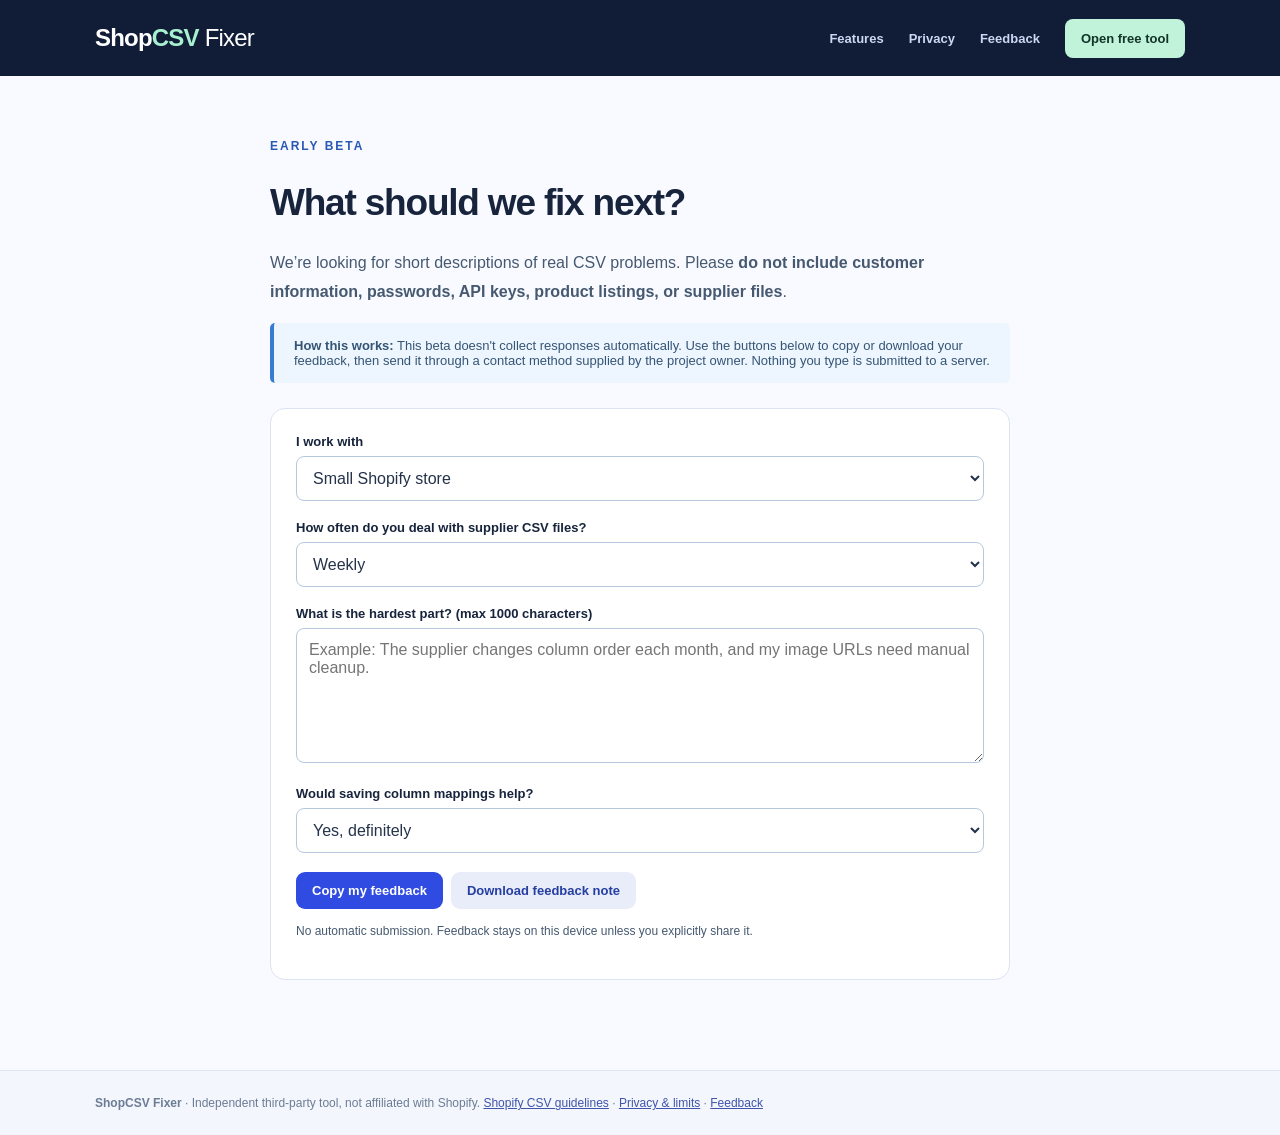
==== ShopCSV_Fixer_v0_5_Site_Deploy/feedback.html @ 0b094509 "Add files via upload" ====
<!doctype html><html lang="en"><head><meta charset="utf-8"><meta name="viewport" content="width=device-width,initial-scale=1"><meta name="color-scheme" content="light"><link rel="stylesheet" href="assets/site.css"><title>Feedback — ShopCSV Fixer</title><meta name="description" content="Privacy-first ShopCSV Fixer beta feedback. No customer data or file uploads."></head><body><header class="site-header"><div class="navbar"><a class="brand" href="index.html" aria-label="ShopCSV Fixer home">Shop<span>CSV</span> <em>Fixer</em></a><nav aria-label="Main navigation"><a href="index.html#features">Features</a><a href="index.html#safety">Privacy</a><a href="feedback.html">Feedback</a><a class="nav-cta" href="tool.html">Open free tool</a></nav></div></header><main class="doc-page"><p class="eyebrow dark">EARLY BETA</p><h1>What should we fix next?</h1><p>We’re looking for short descriptions of real CSV problems. Please <b>do not include customer information, passwords, API keys, product listings, or supplier files</b>.</p><div class="beta-flag"><b>How this works:</b> This beta doesn't collect responses automatically. Use the buttons below to copy or download your feedback, then send it through a contact method supplied by the project owner. Nothing you type is submitted to a server.</div><section class="feedback-card" aria-label="Feedback composer"><label for="role">I work with</label><select id="role"><option>Small Shopify store</option><option>Agency / consultant</option><option>Supplier / distributor</option><option>Other</option></select><label for="frequency">How often do you deal with supplier CSV files?</label><select id="frequency"><option>Weekly</option><option>Monthly</option><option>Occasionally</option><option>Not yet</option></select><label for="pain">What is the hardest part? (max 1000 characters)</label><textarea id="pain" maxlength="1000" required placeholder="Example: The supplier changes column order each month, and my image URLs need manual cleanup."></textarea><label for="value">Would saving column mappings help?</label><select id="value"><option>Yes, definitely</option><option>Maybe</option><option>No</option></select><div><button id="feedback-copy" type="button" class="btn">Copy my feedback</button><button id="feedback-download" type="button" class="btn secondary">Download feedback note</button></div><p id="feedback-status" class="small-note" role="status">No automatic submission. Feedback stays on this device unless you explicitly share it.</p></section></main><footer class="site-footer"><div class="wide"><strong>ShopCSV Fixer</strong> · Independent third-party tool, not affiliated with Shopify. <a href="https://help.shopify.com/en/manual/products/import-export/using-csv" target="_blank" rel="noopener noreferrer">Shopify CSV guidelines</a> · <a href="privacy.html">Privacy & limits</a> · <a href="feedback.html">Feedback</a></div></footer><script src="assets/feedback.js" defer></script></body></html>
---- ShopCSV_Fixer_v0_5_Site_Deploy/assets/site.css ----
:root{color-scheme:light;font-family:Inter,-apple-system,BlinkMacSystemFont,'Segoe UI',Arial,sans-serif;color:#17243c;background:#f5f7fc}*{box-sizing:border-box}body{margin:0}a{color:#354fdf}button,input,select{font:inherit}header{background:#121f3b;color:#fff;padding:22px 20px}header .row,.wrap{max-width:1100px;margin:auto}.row{display:flex;align-items:center;justify-content:space-between;gap:12px}header b{font-size:22px;letter-spacing:-.6px}header .tiny{font-size:12px;color:#b5c6e9}.mark{background:#b9f6db;color:#104a35;border-radius:10px;padding:6px 9px;font-size:11px;font-weight:800}.hero{background:linear-gradient(135deg,#142449,#25396b);color:white;padding:48px 20px 52px}.hero h1{font-size:clamp(29px,4.7vw,46px);letter-spacing:-1.5px;margin:8px 0 12px;line-height:1.09}.hero p{color:#c5d4f2;max-width:680px;line-height:1.65}.hero small{color:#a7d9bc}.wrap{padding:26px 20px 65px}.stats{display:grid;grid-template-columns:repeat(4,1fr);gap:12px}.stat,.card{border:1px solid #dce3f0;border-radius:15px;background:white;box-shadow:0 5px 24px rgba(19,30,64,.035)}.stat{padding:16px}.stat strong{font-size:25px;display:block;margin-top:8px}.stat small{color:#687995}.card{padding:25px;margin:20px 0}.card h2{margin:0 0 5px;font-size:21px;letter-spacing:-.6px}.card .hint,.muted{color:#718099;font-size:13px;line-height:1.55}.section-head{display:flex;align-items:center;gap:10px;margin-bottom:16px}.circle{display:grid;place-items:center;background:#e7edff;color:#3353d4;width:30px;height:30px;border-radius:9px;font-size:13px;font-weight:800}.upload-area{border:2px dashed #b5c7e8;background:#f6f9ff;border-radius:12px;padding:25px;text-align:center}.upload-area label{cursor:pointer;background:#304be2;border-radius:8px;padding:11px 17px;color:#fff;display:inline-block;font-size:14px;font-weight:700}.upload-area p{font-size:13px;color:#697890}.file-input{display:none}.btn{border:0;cursor:pointer;background:#304be2;color:white;padding:11px 16px;border-radius:9px;font-weight:700;font-size:13px}.btn:hover{filter:brightness(.94)}.btn.secondary{background:#e9edfa;color:#253ea1}.btn.outline{background:#fff;border:1px solid #b5c5e1;color:#3550ad}.btn:disabled{background:#d4dbe7;color:#71809b;cursor:not-allowed}.actions{display:flex;flex-wrap:wrap;gap:9px;margin-top:17px}.map-grid{display:grid;grid-template-columns:1fr 1fr;gap:10px}.map-row{display:grid;gap:6px;background:#f8faff;border:1px solid #e6ebf6;border-radius:10px;padding:11px;font-size:12px;font-weight:700;color:#304464}.map-row select{min-width:0;padding:10px 8px;border-radius:8px;background:white;border:1px solid #ccd6e9;color:#182d53;font-weight:500}.notice{max-width:1100px;margin:14px auto 0;border-radius:9px;padding:11px 14px;color:#146047;background:#e3f9ed;font-size:13px}.notice.danger{color:#982d36;background:#ffeced}.rule{padding:12px 14px;background:#fff9e7;border:1px solid #f5d686;border-radius:9px;font-size:13px;line-height:1.6;color:#715725}.issue{display:flex;gap:12px;align-items:flex-start;border-bottom:1px solid #e9edf5;padding:12px 2px;font-size:13px}.issue small{display:block;margin-top:4px;color:#70809a;line-height:1.45}.issue.ok{color:#19895d}.issue-fix{display:block;margin-top:7px;border-left:3px solid #d3dbeb;padding:6px 9px;background:#f6f8fd;color:#354b66;font-size:12px;line-height:1.5}.issue-fix b{color:#1d345a}.tag{font-size:10px;padding:4px 7px;border-radius:5px;font-weight:900}.tag.error{color:#ae2339;background:#ffe1e4}.tag.warning{color:#a26700;background:#fff2ce}.table-scroll{overflow:auto;border:1px solid #dce4f0;border-radius:11px;margin-top:15px}table{border-collapse:collapse;width:max-content;min-width:100%;font-size:12px}th{background:#eff4fc;color:#354b70}td,th{text-align:left;padding:11px 13px;border-bottom:1px solid #e8edf5;max-width:220px;overflow:hidden;text-overflow:ellipsis;white-space:nowrap}.radio-options{display:grid;grid-template-columns:1fr 1fr;gap:10px;margin-top:10px}.radio-option{display:flex;gap:12px;align-items:flex-start;cursor:pointer;border:1px solid #d5dded;border-radius:12px;padding:14px;background:#f7f9ff;line-height:1.4}.radio-option:has(input:checked){border-color:#455ce5;background:#eff2ff}.radio-option input{margin-top:3px;accent-color:#304be2}.radio-option strong{display:block;font-size:13px}.radio-option small{font-size:12px;color:#697890}.status-summary{margin-top:12px;background:#eef5ff;border-radius:9px;color:#294271;padding:11px 14px;font-size:13px}.profile-editor{display:flex;flex-wrap:wrap;align-items:center;gap:10px;margin-top:15px}.profile-editor label{font-size:12px;font-weight:700;color:#304464}.profile-editor input,.profile-editor select{border:1px solid #ccd6e9;border-radius:8px;padding:10px;max-width:280px}.batch-pick{display:inline-block;padding:10px 12px;border:1px solid #c8d4e8;border-radius:8px;color:#344aa5;cursor:pointer;font-weight:700;font-size:13px}.batch-row{border-bottom:1px solid #e5eaf4;padding:10px 4px;font-size:13px}.batch-row b{display:inline-block;min-width:190px}.photo-tip{background:#f0f9f2;padding:13px;border-radius:9px;color:#2a6345;font-size:12px;line-height:1.5}@media(max-width:700px){.radio-options{grid-template-columns:1fr}}footer{padding:25px 20px;border-top:1px solid #dae2f0;text-align:center;color:#7c89a0;font-size:12px}footer a{color:#465bbe}@media(max-width:700px){.map-grid{grid-template-columns:1fr}.stats{grid-template-columns:repeat(2,minmax(0,1fr))}.stat{padding:11px}.stat strong{font-size:19px}.card{padding:17px}.hero{padding:32px 20px}.hero h1{font-size:30px}} 

/* v0.5 public beta site */
body{background:#f8faff}.wide,.navbar{max-width:1136px;padding-left:23px;padding-right:23px;margin:0 auto}.site-header{padding:0;background:#111c37;position:sticky;top:0;z-index:10}.navbar{height:76px;display:flex;align-items:center;justify-content:space-between;gap:15px}.brand{text-decoration:none;color:#fff;font-size:24px;font-weight:800;letter-spacing:-.8px;white-space:nowrap}.brand span{color:#a8f1d0}.brand em{font-weight:400;font-style:normal}.site-header nav{display:flex;gap:25px;align-items:center}.site-header nav a{font-size:13px;color:#cbd7f3;text-decoration:none;font-weight:650}.site-header nav a:hover{color:#fff}.site-header nav .nav-cta{background:#c0f3d9;border-radius:8px;padding:12px 16px;color:#12342a}.marketing-hero{background:linear-gradient(125deg,#111c37,#223a6b);color:#fff}.hero-columns{padding-top:94px;padding-bottom:100px;display:grid;grid-template-columns:minmax(0,1.1fr) minmax(320px,.9fr);gap:65px;align-items:center}.eyebrow{font-size:12px;letter-spacing:2px;font-weight:800;color:#b3f1cf;margin:0 0 17px}.eyebrow.dark{color:#2858b4}.marketing-hero h1{font-size:clamp(36px,4.6vw,58px);line-height:1.075;letter-spacing:-2.3px;margin:0 0 22px;max-width:670px}.lead{line-height:1.8;font-size:17px;color:#c8d4ec;max-width:630px}.hero-actions{display:flex;gap:22px;align-items:center;flex-wrap:wrap;margin:31px 0 24px}.primary-link,.light-link{display:inline-flex;align-items:center;gap:10px;border-radius:9px;padding:15px 20px;background:#bdf2d7;color:#17352a;text-decoration:none;font-size:14px;font-weight:800}.primary-link:hover,.light-link:hover{filter:brightness(.94)}.text-link{color:#3154c4;text-decoration:none;font-weight:750;font-size:14px}.marketing-hero .text-link{color:#d7e5fa}.micro-trust{font-size:12px;color:#aabbd8}.illustration{background:white;color:#253550;border-radius:17px;border:1px solid #d5e5fe;box-shadow:0 23px 70px #08132c75;padding:22px;transform:rotate(1deg)}.illus-head{display:flex;gap:6px;align-items:center;padding-bottom:19px;border-bottom:1px solid #e5eaf3}.fake-dot{width:8px;height:8px;background:#b9c8de;border-radius:50%}.illus-head small{margin-left:auto;color:#8491a6}.fake-row{display:grid;grid-template-columns:1fr auto 1fr;align-items:center;gap:12px;margin:14px 0;font-size:13px}.fake-row span,.fake-row strong{padding:13px;background:#f4f6fb;border:1px solid #e3e9f2;border-radius:8px;font-weight:650}.fake-row strong{background:#eaf7f0;color:#196843}.fake-row b{color:#3a5dd8}.fake-status{display:flex;align-items:center;gap:12px;border-top:1px solid #e5eaf3;margin-top:23px;padding-top:22px}.fake-status>span{width:35px;height:35px;border-radius:10px;background:#def8e9;color:#16824c;display:grid;place-items:center;font-weight:900}.fake-status b,.fake-status small{display:block}.fake-status small{color:#728197;margin-top:2px}.section-block{padding-top:75px;padding-bottom:75px}.section-block h2,.band h2,.beta-strip h2{font-size:clamp(29px,3.2vw,39px);letter-spacing:-1.3px;line-height:1.2;margin:0 0 12px}.section-lead{font-size:15px;color:#63748e;max-width:680px;line-height:1.7}.feature-grid{display:grid;grid-template-columns:repeat(4,minmax(0,1fr));gap:14px;margin-top:32px}.feature{background:white;border:1px solid #e1e7f1;padding:25px;border-radius:13px;min-height:235px}.feature-icon{font-size:12px;font-weight:900;color:#2757bf;background:#edf2ff;display:grid;place-items:center;width:42px;height:42px;border-radius:10px}.feature h3,.steps h3{font-size:17px;line-height:1.35;margin:20px 0 10px}.feature p,.steps p{font-size:13px;line-height:1.8;color:#697893}.band{background:#eaf1fc;padding:77px 0}.steps{display:grid;grid-template-columns:repeat(3,1fr);gap:25px;margin:34px 0}.steps>div{background:white;padding:25px;border-radius:12px}.steps strong{display:grid;place-items:center;width:37px;height:37px;background:#2650ba;color:white;border-radius:9px}.safety-panel{display:grid;grid-template-columns:1.3fr .7fr;gap:40px;align-items:center;background:#eaf8f0;border:1px solid #ccebdd;border-radius:20px;padding:48px}.safety-panel p:not(.eyebrow){line-height:1.75;color:#436657}.tick-list{list-style:none;margin:0;padding:0}.tick-list li{margin:15px 0;font-size:14px;color:#234b39;font-weight:650}.tick-list li:before{content:'✓';margin-right:11px;color:#0c8b5c}.limitations{display:grid;grid-template-columns:1fr 1fr;gap:19px}.limitations p{background:white;border:1px solid #e0e6f0;padding:22px;border-radius:11px;line-height:1.7;color:#4b5e77;font-size:14px}.beta-strip{background:#111c37;color:white;padding:62px 0}.beta-strip .wide{display:flex;align-items:center;justify-content:space-between;gap:30px}.beta-strip p:not(.eyebrow){color:#b9c8df;line-height:1.7;max-width:650px}.site-footer{background:#f3f6fc;border-top:1px solid #dee5f0;text-align:left;padding:25px 0;font-size:12px;color:#6b7c95}.site-footer a{color:#3f54aa}.tool-banner{background:linear-gradient(120deg,#111e3c,#243d72);color:white;padding:38px 0}.tool-banner h1{font-size:clamp(28px,3vw,38px);margin:0 0 9px;letter-spacing:-1px}.tool-banner p:not(.eyebrow){color:#c5d5f0;font-size:14px}.tool-banner .eyebrow{font-size:10px}.site-header~.tool-banner+.notice{margin-top:10px}.mt6{margin-top:6px!important}.mt10{margin-top:10px!important}.mt12{margin-top:12px!important}.mt20{margin-top:20px!important}.font14{font-size:14px!important}.preview-head{font-size:15px;margin-top:25px}.doc-page{max-width:790px;margin:60px auto 90px;padding:0 25px}.doc-page h1{font-size:37px;letter-spacing:-1.2px}.doc-page h2{font-size:21px;margin:34px 0 8px}.doc-page p,.doc-page li{line-height:1.8;color:#465970}.feedback-card{padding:25px;background:white;border-radius:15px;border:1px solid #dbe4f2;margin-top:25px}.feedback-card label{font-size:13px;font-weight:750;display:block;margin-bottom:7px}.feedback-card select,.feedback-card textarea{width:100%;border:1px solid #b7c7de;border-radius:8px;padding:12px;font:inherit;background:white;color:#24324a;margin-bottom:19px}.feedback-card textarea{min-height:135px;resize:vertical}.small-note{font-size:12px;color:#718198}.feedback-card button{margin-right:8px}.beta-flag{border-left:4px solid #367dd2;background:#edf5ff;padding:15px 20px;border-radius:5px;font-size:13px;color:#355574}.tool-banner+.notice{max-width:1100px}.tool-banner~.wrap{padding-top:20px}.site-header nav a:focus-visible,.primary-link:focus-visible,button:focus-visible,select:focus-visible,textarea:focus-visible,input:focus-visible{outline:3px solid #4c92d9;outline-offset:3px}
@media(max-width:850px){.hero-columns{grid-template-columns:1fr;gap:35px;padding-top:65px;padding-bottom:65px}.illustration{max-width:560px}.feature-grid{grid-template-columns:repeat(2,1fr)}.safety-panel{grid-template-columns:1fr}.site-header nav{gap:13px}}
@media(max-width:590px){.navbar{height:65px}.site-header nav a:not(.nav-cta){display:none}.feature-grid{grid-template-columns:1fr}.steps,.limitations{grid-template-columns:1fr}.beta-strip .wide{display:block}.hero-actions{gap:15px}.marketing-hero h1{letter-spacing:-1.3px}.illustration{padding:12px}.fake-row{gap:6px;font-size:11px}.fake-row span,.fake-row strong{padding:9px}.safety-panel{padding:25px}.section-block{padding-top:55px;padding-bottom:55px}}
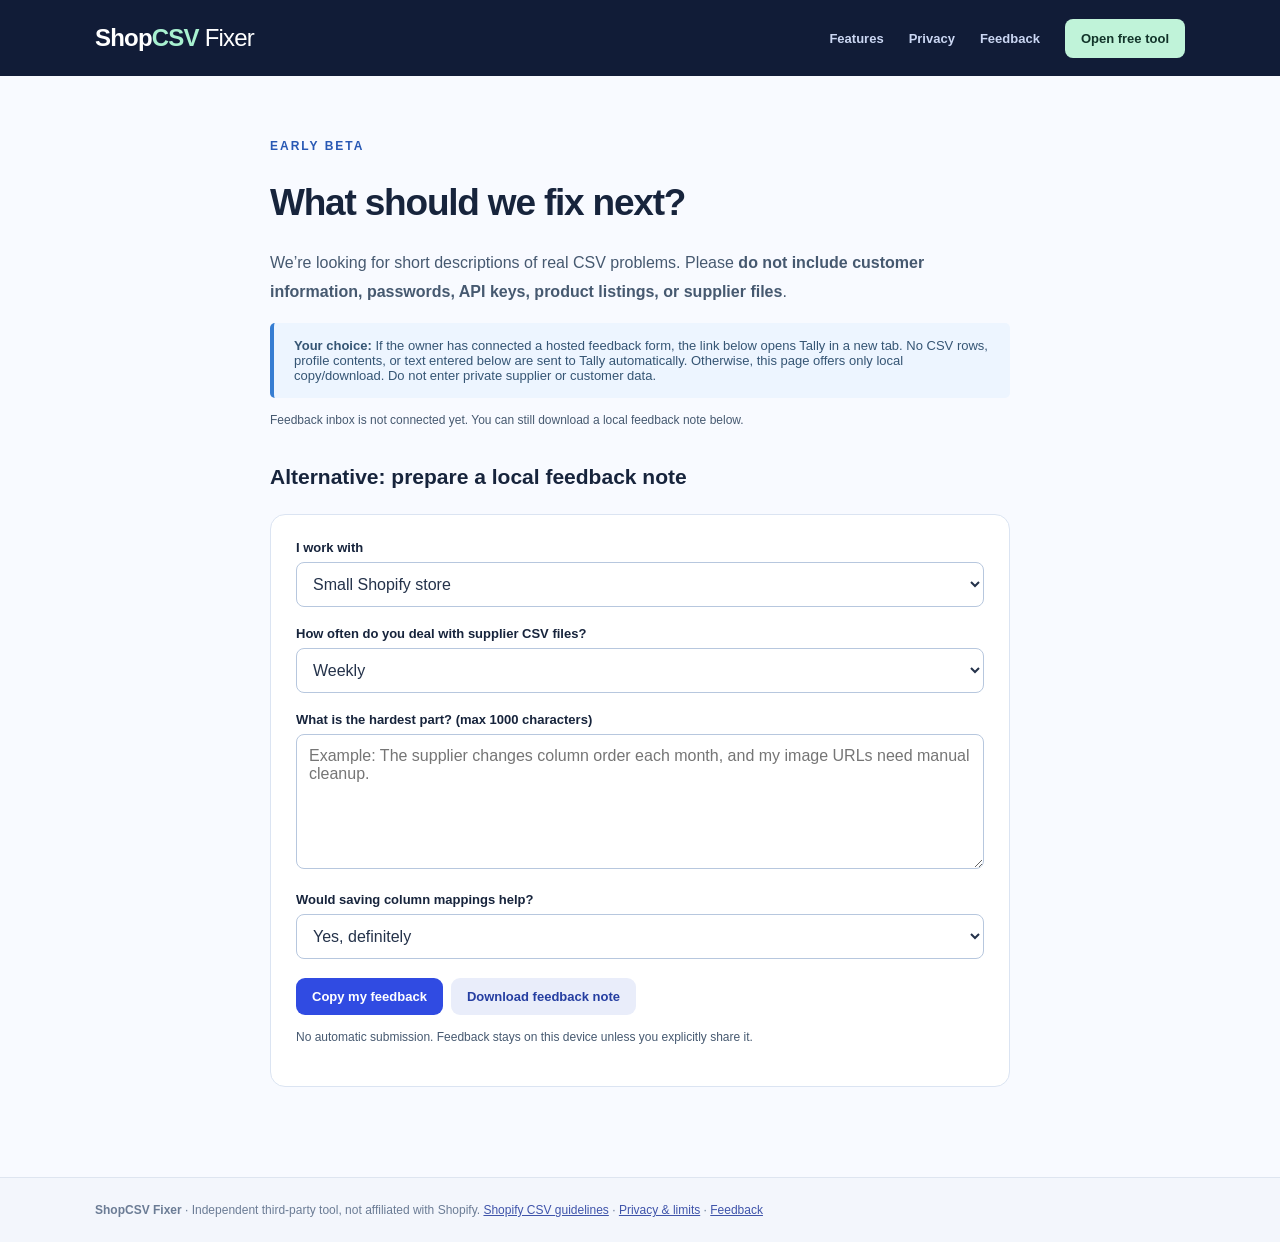
==== commit 4cb63b0d: "폴더 중첩 삭제" ====
--- a/ShopCSV_Fixer_v0_5_Site_Deploy/feedback.html
+++ b/ShopCSV_Fixer_v0_5_Site_Deploy/feedback.html
@@ -1 +1,4 @@
-<!doctype html><html lang="en"><head><meta charset="utf-8"><meta name="viewport" content="width=device-width,initial-scale=1"><meta name="color-scheme" content="light"><link rel="stylesheet" href="assets/site.css"><title>Feedback — ShopCSV Fixer</title><meta name="description" content="Privacy-first ShopCSV Fixer beta feedback. No customer data or file uploads."></head><body><header class="site-header"><div class="navbar"><a class="brand" href="index.html" aria-label="ShopCSV Fixer home">Shop<span>CSV</span> <em>Fixer</em></a><nav aria-label="Main navigation"><a href="index.html#features">Features</a><a href="index.html#safety">Privacy</a><a href="feedback.html">Feedback</a><a class="nav-cta" href="tool.html">Open free tool</a></nav></div></header><main class="doc-page"><p class="eyebrow dark">EARLY BETA</p><h1>What should we fix next?</h1><p>We’re looking for short descriptions of real CSV problems. Please <b>do not include customer information, passwords, API keys, product listings, or supplier files</b>.</p><div class="beta-flag"><b>How this works:</b> This beta doesn't collect responses automatically. Use the buttons below to copy or download your feedback, then send it through a contact method supplied by the project owner. Nothing you type is submitted to a server.</div><section class="feedback-card" aria-label="Feedback composer"><label for="role">I work with</label><select id="role"><option>Small Shopify store</option><option>Agency / consultant</option><option>Supplier / distributor</option><option>Other</option></select><label for="frequency">How often do you deal with supplier CSV files?</label><select id="frequency"><option>Weekly</option><option>Monthly</option><option>Occasionally</option><option>Not yet</option></select><label for="pain">What is the hardest part? (max 1000 characters)</label><textarea id="pain" maxlength="1000" required placeholder="Example: The supplier changes column order each month, and my image URLs need manual cleanup."></textarea><label for="value">Would saving column mappings help?</label><select id="value"><option>Yes, definitely</option><option>Maybe</option><option>No</option></select><div><button id="feedback-copy" type="button" class="btn">Copy my feedback</button><button id="feedback-download" type="button" class="btn secondary">Download feedback note</button></div><p id="feedback-status" class="small-note" role="status">No automatic submission. Feedback stays on this device unless you explicitly share it.</p></section></main><footer class="site-footer"><div class="wide"><strong>ShopCSV Fixer</strong> · Independent third-party tool, not affiliated with Shopify. <a href="https://help.shopify.com/en/manual/products/import-export/using-csv" target="_blank" rel="noopener noreferrer">Shopify CSV guidelines</a> · <a href="privacy.html">Privacy & limits</a> · <a href="feedback.html">Feedback</a></div></footer><script src="assets/feedback.js" defer></script></body></html>+<!doctype html><html lang="en"><head><meta charset="utf-8"><meta name="viewport" content="width=device-width,initial-scale=1"><meta name="color-scheme" content="light"><link rel="stylesheet" href="assets/site.css"><title>Feedback — ShopCSV Fixer</title><meta name="description" content="Privacy-first ShopCSV Fixer beta feedback. Optional external form; supplier files stay local."></head><body><header class="site-header"><div class="navbar"><a class="brand" href="index.html" aria-label="ShopCSV Fixer home">Shop<span>CSV</span> <em>Fixer</em></a><nav aria-label="Main navigation"><a href="index.html#features">Features</a><a href="index.html#safety">Privacy</a><a href="feedback.html">Feedback</a><a class="nav-cta" href="tool.html">Open free tool</a></nav></div></header><main class="doc-page"><p class="eyebrow dark">EARLY BETA</p><h1>What should we fix next?</h1><p>We’re looking for short descriptions of real CSV problems. Please <b>do not include customer information, passwords, API keys, product listings, or supplier files</b>.</p><div class="beta-flag"><b>Your choice:</b> If the owner has connected a hosted feedback form, the link below opens Tally in a new tab. No CSV rows, profile contents, or text entered below are sent to Tally automatically. Otherwise, this page offers only local copy/download. Do not enter private supplier or customer data.</div>
+<section id="hosted-feedback" class="hosted-feedback" hidden aria-label="Hosted feedback form"><h2>Send beta feedback</h2><p>Open the separate form hosted by <a href="https://tally.so" target="_blank" rel="noopener noreferrer">Tally</a>. Your responses go to Tally <b>only when you submit there</b>; files processed by the CSV tool are never attached.</p><a id="hosted-feedback-link" class="primary-link" href="#" target="_blank" rel="noopener noreferrer">Open secure feedback form →</a></section>
+<p id="feedback-connect-status" class="small-note" role="status">Feedback inbox is not connected yet. You can still download a local feedback note below.</p>
+<h2>Alternative: prepare a local feedback note</h2><section class="feedback-card" aria-label="Feedback composer"><label for="role">I work with</label><select id="role"><option>Small Shopify store</option><option>Agency / consultant</option><option>Supplier / distributor</option><option>Other</option></select><label for="frequency">How often do you deal with supplier CSV files?</label><select id="frequency"><option>Weekly</option><option>Monthly</option><option>Occasionally</option><option>Not yet</option></select><label for="pain">What is the hardest part? (max 1000 characters)</label><textarea id="pain" maxlength="1000" required placeholder="Example: The supplier changes column order each month, and my image URLs need manual cleanup."></textarea><label for="value">Would saving column mappings help?</label><select id="value"><option>Yes, definitely</option><option>Maybe</option><option>No</option></select><div><button id="feedback-copy" type="button" class="btn">Copy my feedback</button><button id="feedback-download" type="button" class="btn secondary">Download feedback note</button></div><p id="feedback-status" class="small-note" role="status">No automatic submission. Feedback stays on this device unless you explicitly share it.</p></section></main><footer class="site-footer"><div class="wide"><strong>ShopCSV Fixer</strong> · Independent third-party tool, not affiliated with Shopify. <a href="https://help.shopify.com/en/manual/products/import-export/using-csv" target="_blank" rel="noopener noreferrer">Shopify CSV guidelines</a> · <a href="privacy.html">Privacy & limits</a> · <a href="feedback.html">Feedback</a></div></footer><script src="assets/config.js" defer></script><script src="assets/feedback.js" defer></script></body></html>
--- a/ShopCSV_Fixer_v0_5_Site_Deploy/assets/site.css
+++ b/ShopCSV_Fixer_v0_5_Site_Deploy/assets/site.css
@@ -5,3 +5,8 @@
 body{background:#f8faff}.wide,.navbar{max-width:1136px;padding-left:23px;padding-right:23px;margin:0 auto}.site-header{padding:0;background:#111c37;position:sticky;top:0;z-index:10}.navbar{height:76px;display:flex;align-items:center;justify-content:space-between;gap:15px}.brand{text-decoration:none;color:#fff;font-size:24px;font-weight:800;letter-spacing:-.8px;white-space:nowrap}.brand span{color:#a8f1d0}.brand em{font-weight:400;font-style:normal}.site-header nav{display:flex;gap:25px;align-items:center}.site-header nav a{font-size:13px;color:#cbd7f3;text-decoration:none;font-weight:650}.site-header nav a:hover{color:#fff}.site-header nav .nav-cta{background:#c0f3d9;border-radius:8px;padding:12px 16px;color:#12342a}.marketing-hero{background:linear-gradient(125deg,#111c37,#223a6b);color:#fff}.hero-columns{padding-top:94px;padding-bottom:100px;display:grid;grid-template-columns:minmax(0,1.1fr) minmax(320px,.9fr);gap:65px;align-items:center}.eyebrow{font-size:12px;letter-spacing:2px;font-weight:800;color:#b3f1cf;margin:0 0 17px}.eyebrow.dark{color:#2858b4}.marketing-hero h1{font-size:clamp(36px,4.6vw,58px);line-height:1.075;letter-spacing:-2.3px;margin:0 0 22px;max-width:670px}.lead{line-height:1.8;font-size:17px;color:#c8d4ec;max-width:630px}.hero-actions{display:flex;gap:22px;align-items:center;flex-wrap:wrap;margin:31px 0 24px}.primary-link,.light-link{display:inline-flex;align-items:center;gap:10px;border-radius:9px;padding:15px 20px;background:#bdf2d7;color:#17352a;text-decoration:none;font-size:14px;font-weight:800}.primary-link:hover,.light-link:hover{filter:brightness(.94)}.text-link{color:#3154c4;text-decoration:none;font-weight:750;font-size:14px}.marketing-hero .text-link{color:#d7e5fa}.micro-trust{font-size:12px;color:#aabbd8}.illustration{background:white;color:#253550;border-radius:17px;border:1px solid #d5e5fe;box-shadow:0 23px 70px #08132c75;padding:22px;transform:rotate(1deg)}.illus-head{display:flex;gap:6px;align-items:center;padding-bottom:19px;border-bottom:1px solid #e5eaf3}.fake-dot{width:8px;height:8px;background:#b9c8de;border-radius:50%}.illus-head small{margin-left:auto;color:#8491a6}.fake-row{display:grid;grid-template-columns:1fr auto 1fr;align-items:center;gap:12px;margin:14px 0;font-size:13px}.fake-row span,.fake-row strong{padding:13px;background:#f4f6fb;border:1px solid #e3e9f2;border-radius:8px;font-weight:650}.fake-row strong{background:#eaf7f0;color:#196843}.fake-row b{color:#3a5dd8}.fake-status{display:flex;align-items:center;gap:12px;border-top:1px solid #e5eaf3;margin-top:23px;padding-top:22px}.fake-status>span{width:35px;height:35px;border-radius:10px;background:#def8e9;color:#16824c;display:grid;place-items:center;font-weight:900}.fake-status b,.fake-status small{display:block}.fake-status small{color:#728197;margin-top:2px}.section-block{padding-top:75px;padding-bottom:75px}.section-block h2,.band h2,.beta-strip h2{font-size:clamp(29px,3.2vw,39px);letter-spacing:-1.3px;line-height:1.2;margin:0 0 12px}.section-lead{font-size:15px;color:#63748e;max-width:680px;line-height:1.7}.feature-grid{display:grid;grid-template-columns:repeat(4,minmax(0,1fr));gap:14px;margin-top:32px}.feature{background:white;border:1px solid #e1e7f1;padding:25px;border-radius:13px;min-height:235px}.feature-icon{font-size:12px;font-weight:900;color:#2757bf;background:#edf2ff;display:grid;place-items:center;width:42px;height:42px;border-radius:10px}.feature h3,.steps h3{font-size:17px;line-height:1.35;margin:20px 0 10px}.feature p,.steps p{font-size:13px;line-height:1.8;color:#697893}.band{background:#eaf1fc;padding:77px 0}.steps{display:grid;grid-template-columns:repeat(3,1fr);gap:25px;margin:34px 0}.steps>div{background:white;padding:25px;border-radius:12px}.steps strong{display:grid;place-items:center;width:37px;height:37px;background:#2650ba;color:white;border-radius:9px}.safety-panel{display:grid;grid-template-columns:1.3fr .7fr;gap:40px;align-items:center;background:#eaf8f0;border:1px solid #ccebdd;border-radius:20px;padding:48px}.safety-panel p:not(.eyebrow){line-height:1.75;color:#436657}.tick-list{list-style:none;margin:0;padding:0}.tick-list li{margin:15px 0;font-size:14px;color:#234b39;font-weight:650}.tick-list li:before{content:'✓';margin-right:11px;color:#0c8b5c}.limitations{display:grid;grid-template-columns:1fr 1fr;gap:19px}.limitations p{background:white;border:1px solid #e0e6f0;padding:22px;border-radius:11px;line-height:1.7;color:#4b5e77;font-size:14px}.beta-strip{background:#111c37;color:white;padding:62px 0}.beta-strip .wide{display:flex;align-items:center;justify-content:space-between;gap:30px}.beta-strip p:not(.eyebrow){color:#b9c8df;line-height:1.7;max-width:650px}.site-footer{background:#f3f6fc;border-top:1px solid #dee5f0;text-align:left;padding:25px 0;font-size:12px;color:#6b7c95}.site-footer a{color:#3f54aa}.tool-banner{background:linear-gradient(120deg,#111e3c,#243d72);color:white;padding:38px 0}.tool-banner h1{font-size:clamp(28px,3vw,38px);margin:0 0 9px;letter-spacing:-1px}.tool-banner p:not(.eyebrow){color:#c5d5f0;font-size:14px}.tool-banner .eyebrow{font-size:10px}.site-header~.tool-banner+.notice{margin-top:10px}.mt6{margin-top:6px!important}.mt10{margin-top:10px!important}.mt12{margin-top:12px!important}.mt20{margin-top:20px!important}.font14{font-size:14px!important}.preview-head{font-size:15px;margin-top:25px}.doc-page{max-width:790px;margin:60px auto 90px;padding:0 25px}.doc-page h1{font-size:37px;letter-spacing:-1.2px}.doc-page h2{font-size:21px;margin:34px 0 8px}.doc-page p,.doc-page li{line-height:1.8;color:#465970}.feedback-card{padding:25px;background:white;border-radius:15px;border:1px solid #dbe4f2;margin-top:25px}.feedback-card label{font-size:13px;font-weight:750;display:block;margin-bottom:7px}.feedback-card select,.feedback-card textarea{width:100%;border:1px solid #b7c7de;border-radius:8px;padding:12px;font:inherit;background:white;color:#24324a;margin-bottom:19px}.feedback-card textarea{min-height:135px;resize:vertical}.small-note{font-size:12px;color:#718198}.feedback-card button{margin-right:8px}.beta-flag{border-left:4px solid #367dd2;background:#edf5ff;padding:15px 20px;border-radius:5px;font-size:13px;color:#355574}.tool-banner+.notice{max-width:1100px}.tool-banner~.wrap{padding-top:20px}.site-header nav a:focus-visible,.primary-link:focus-visible,button:focus-visible,select:focus-visible,textarea:focus-visible,input:focus-visible{outline:3px solid #4c92d9;outline-offset:3px}
 @media(max-width:850px){.hero-columns{grid-template-columns:1fr;gap:35px;padding-top:65px;padding-bottom:65px}.illustration{max-width:560px}.feature-grid{grid-template-columns:repeat(2,1fr)}.safety-panel{grid-template-columns:1fr}.site-header nav{gap:13px}}
 @media(max-width:590px){.navbar{height:65px}.site-header nav a:not(.nav-cta){display:none}.feature-grid{grid-template-columns:1fr}.steps,.limitations{grid-template-columns:1fr}.beta-strip .wide{display:block}.hero-actions{gap:15px}.marketing-hero h1{letter-spacing:-1.3px}.illustration{padding:12px}.fake-row{gap:6px;font-size:11px}.fake-row span,.fake-row strong{padding:9px}.safety-panel{padding:25px}.section-block{padding-top:55px;padding-bottom:55px}}
+
+/* v0.5.1 feedback integration, no remote embeds */
+.hosted-feedback{border:1px solid #a9d7bf;background:#effbf5;border-radius:14px;padding:24px;margin:22px 0}
+.hosted-feedback h2{margin:0 0 8px}.hosted-feedback p{margin:8px 0 18px}.hosted-feedback a:not(.primary-link){color:#226b50}
+.beta-invite{text-align:center;max-width:760px;margin:32px auto 0}.beta-invite p{color:#64748b;font-size:14px;margin-bottom:22px}.beta-invite .btn{display:inline-block;text-decoration:none}
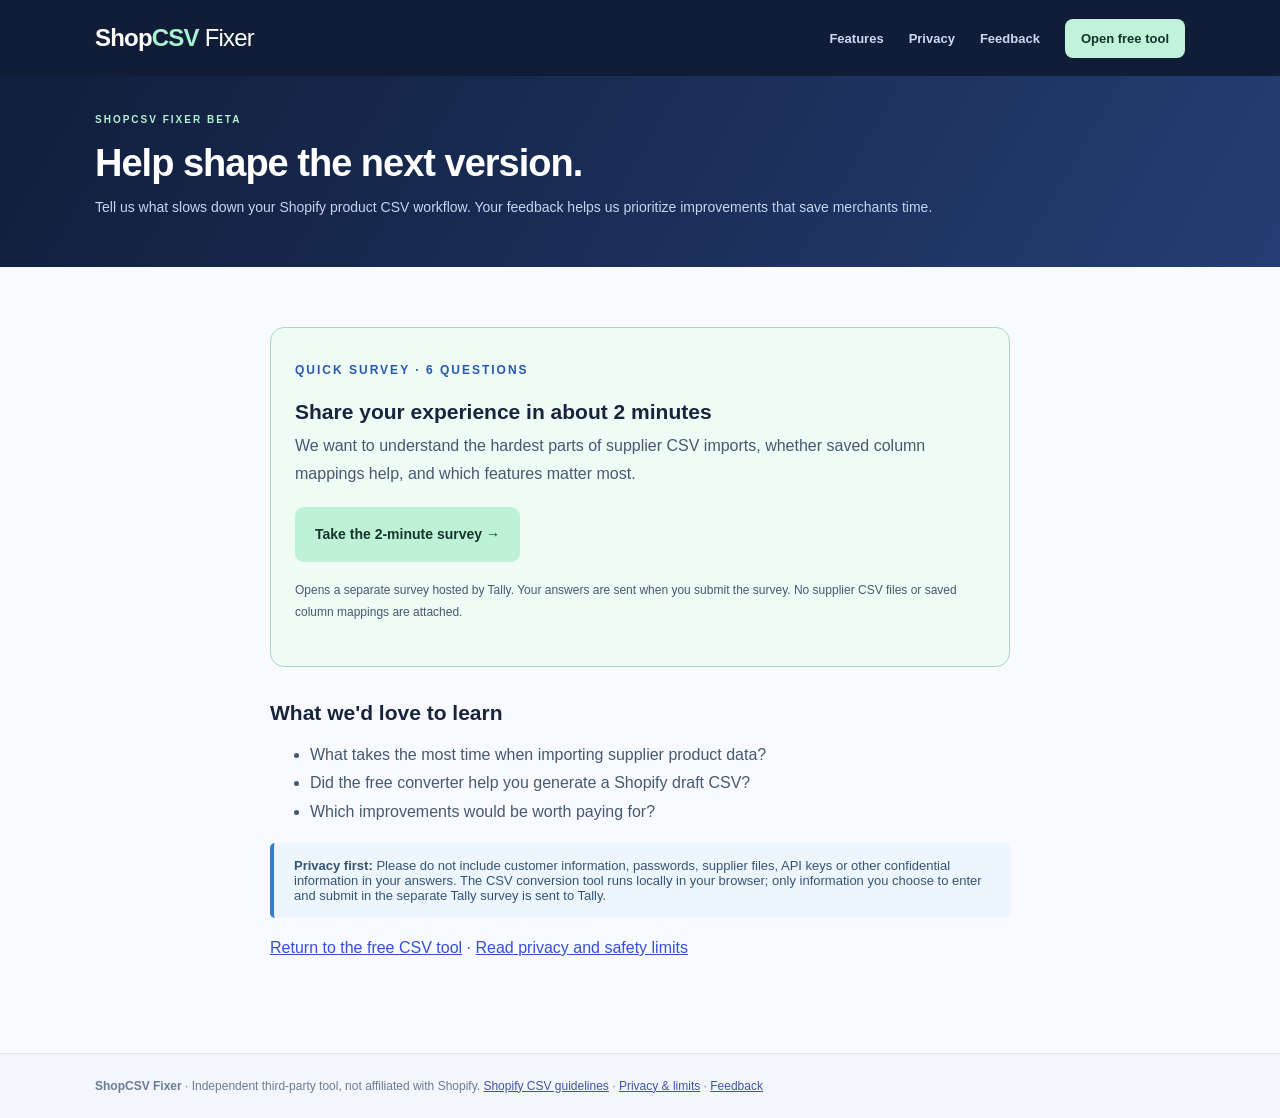
==== commit e3947cdf: "Update feedback page Update feedback page" ====
--- a/ShopCSV_Fixer_v0_5_Site_Deploy/feedback.html
+++ b/ShopCSV_Fixer_v0_5_Site_Deploy/feedback.html
@@ -1,4 +1,39 @@
-<!doctype html><html lang="en"><head><meta charset="utf-8"><meta name="viewport" content="width=device-width,initial-scale=1"><meta name="color-scheme" content="light"><link rel="stylesheet" href="assets/site.css"><title>Feedback — ShopCSV Fixer</title><meta name="description" content="Privacy-first ShopCSV Fixer beta feedback. Optional external form; supplier files stay local."></head><body><header class="site-header"><div class="navbar"><a class="brand" href="index.html" aria-label="ShopCSV Fixer home">Shop<span>CSV</span> <em>Fixer</em></a><nav aria-label="Main navigation"><a href="index.html#features">Features</a><a href="index.html#safety">Privacy</a><a href="feedback.html">Feedback</a><a class="nav-cta" href="tool.html">Open free tool</a></nav></div></header><main class="doc-page"><p class="eyebrow dark">EARLY BETA</p><h1>What should we fix next?</h1><p>We’re looking for short descriptions of real CSV problems. Please <b>do not include customer information, passwords, API keys, product listings, or supplier files</b>.</p><div class="beta-flag"><b>Your choice:</b> If the owner has connected a hosted feedback form, the link below opens Tally in a new tab. No CSV rows, profile contents, or text entered below are sent to Tally automatically. Otherwise, this page offers only local copy/download. Do not enter private supplier or customer data.</div>
-<section id="hosted-feedback" class="hosted-feedback" hidden aria-label="Hosted feedback form"><h2>Send beta feedback</h2><p>Open the separate form hosted by <a href="https://tally.so" target="_blank" rel="noopener noreferrer">Tally</a>. Your responses go to Tally <b>only when you submit there</b>; files processed by the CSV tool are never attached.</p><a id="hosted-feedback-link" class="primary-link" href="#" target="_blank" rel="noopener noreferrer">Open secure feedback form →</a></section>
-<p id="feedback-connect-status" class="small-note" role="status">Feedback inbox is not connected yet. You can still download a local feedback note below.</p>
-<h2>Alternative: prepare a local feedback note</h2><section class="feedback-card" aria-label="Feedback composer"><label for="role">I work with</label><select id="role"><option>Small Shopify store</option><option>Agency / consultant</option><option>Supplier / distributor</option><option>Other</option></select><label for="frequency">How often do you deal with supplier CSV files?</label><select id="frequency"><option>Weekly</option><option>Monthly</option><option>Occasionally</option><option>Not yet</option></select><label for="pain">What is the hardest part? (max 1000 characters)</label><textarea id="pain" maxlength="1000" required placeholder="Example: The supplier changes column order each month, and my image URLs need manual cleanup."></textarea><label for="value">Would saving column mappings help?</label><select id="value"><option>Yes, definitely</option><option>Maybe</option><option>No</option></select><div><button id="feedback-copy" type="button" class="btn">Copy my feedback</button><button id="feedback-download" type="button" class="btn secondary">Download feedback note</button></div><p id="feedback-status" class="small-note" role="status">No automatic submission. Feedback stays on this device unless you explicitly share it.</p></section></main><footer class="site-footer"><div class="wide"><strong>ShopCSV Fixer</strong> · Independent third-party tool, not affiliated with Shopify. <a href="https://help.shopify.com/en/manual/products/import-export/using-csv" target="_blank" rel="noopener noreferrer">Shopify CSV guidelines</a> · <a href="privacy.html">Privacy & limits</a> · <a href="feedback.html">Feedback</a></div></footer><script src="assets/config.js" defer></script><script src="assets/feedback.js" defer></script></body></html>+<!doctype html>
+<html lang="en">
+<head>
+  <meta charset="utf-8">
+  <meta name="viewport" content="width=device-width,initial-scale=1">
+  <meta name="color-scheme" content="light">
+  <meta name="description" content="Share two minutes of feedback to help improve ShopCSV Fixer for Shopify merchants. No supplier CSV upload required.">
+  <link rel="stylesheet" href="assets/site.css">
+  <title>Beta Feedback — ShopCSV Fixer</title>
+</head>
+<body>
+<header class="site-header"><div class="navbar"><a aria-label="ShopCSV Fixer home" class="brand" href="index.html">Shop<span>CSV</span> <em>Fixer</em></a><nav aria-label="Main navigation"><a href="index.html#features">Features</a><a href="index.html#safety">Privacy</a><a href="feedback.html">Feedback</a><a class="nav-cta" href="tool.html">Open free tool</a></nav></div></header>
+<section class="tool-banner" aria-labelledby="feedback-title">
+  <div class="wide">
+    <p class="eyebrow">SHOPCSV FIXER BETA</p>
+    <h1 id="feedback-title">Help shape the next version.</h1>
+    <p>Tell us what slows down your Shopify product CSV workflow. Your feedback helps us prioritize improvements that save merchants time.</p>
+  </div>
+</section>
+<main class="doc-page">
+  <section class="hosted-feedback" aria-labelledby="survey-title">
+    <p class="eyebrow dark">QUICK SURVEY · 6 QUESTIONS</p>
+    <h2 id="survey-title">Share your experience in about 2 minutes</h2>
+    <p>We want to understand the hardest parts of supplier CSV imports, whether saved column mappings help, and which features matter most.</p>
+    <p><a class="primary-link" href="https://tally.so/r/ArzVry" target="_blank" rel="noopener noreferrer">Take the 2-minute survey →</a></p>
+    <p class="small-note">Opens a separate survey hosted by Tally. Your answers are sent when you submit the survey. No supplier CSV files or saved column mappings are attached.</p>
+  </section>
+  <h2>What we'd love to learn</h2>
+  <ul>
+    <li>What takes the most time when importing supplier product data?</li>
+    <li>Did the free converter help you generate a Shopify draft CSV?</li>
+    <li>Which improvements would be worth paying for?</li>
+  </ul>
+  <div class="beta-flag"><b>Privacy first:</b> Please do not include customer information, passwords, supplier files, API keys or other confidential information in your answers. The CSV conversion tool runs locally in your browser; only information you choose to enter and submit in the separate Tally survey is sent to Tally.</div>
+  <p><a href="tool.html">Return to the free CSV tool</a> · <a href="privacy.html">Read privacy and safety limits</a></p>
+</main>
+<footer class="site-footer"><div class="wide"><strong>ShopCSV Fixer</strong> · Independent third-party tool, not affiliated with Shopify. <a href="https://help.shopify.com/en/manual/products/import-export/using-csv" rel="noopener noreferrer" target="_blank">Shopify CSV guidelines</a> · <a href="privacy.html">Privacy &amp; limits</a> · <a href="feedback.html">Feedback</a></div></footer>
+</body>
+</html>
